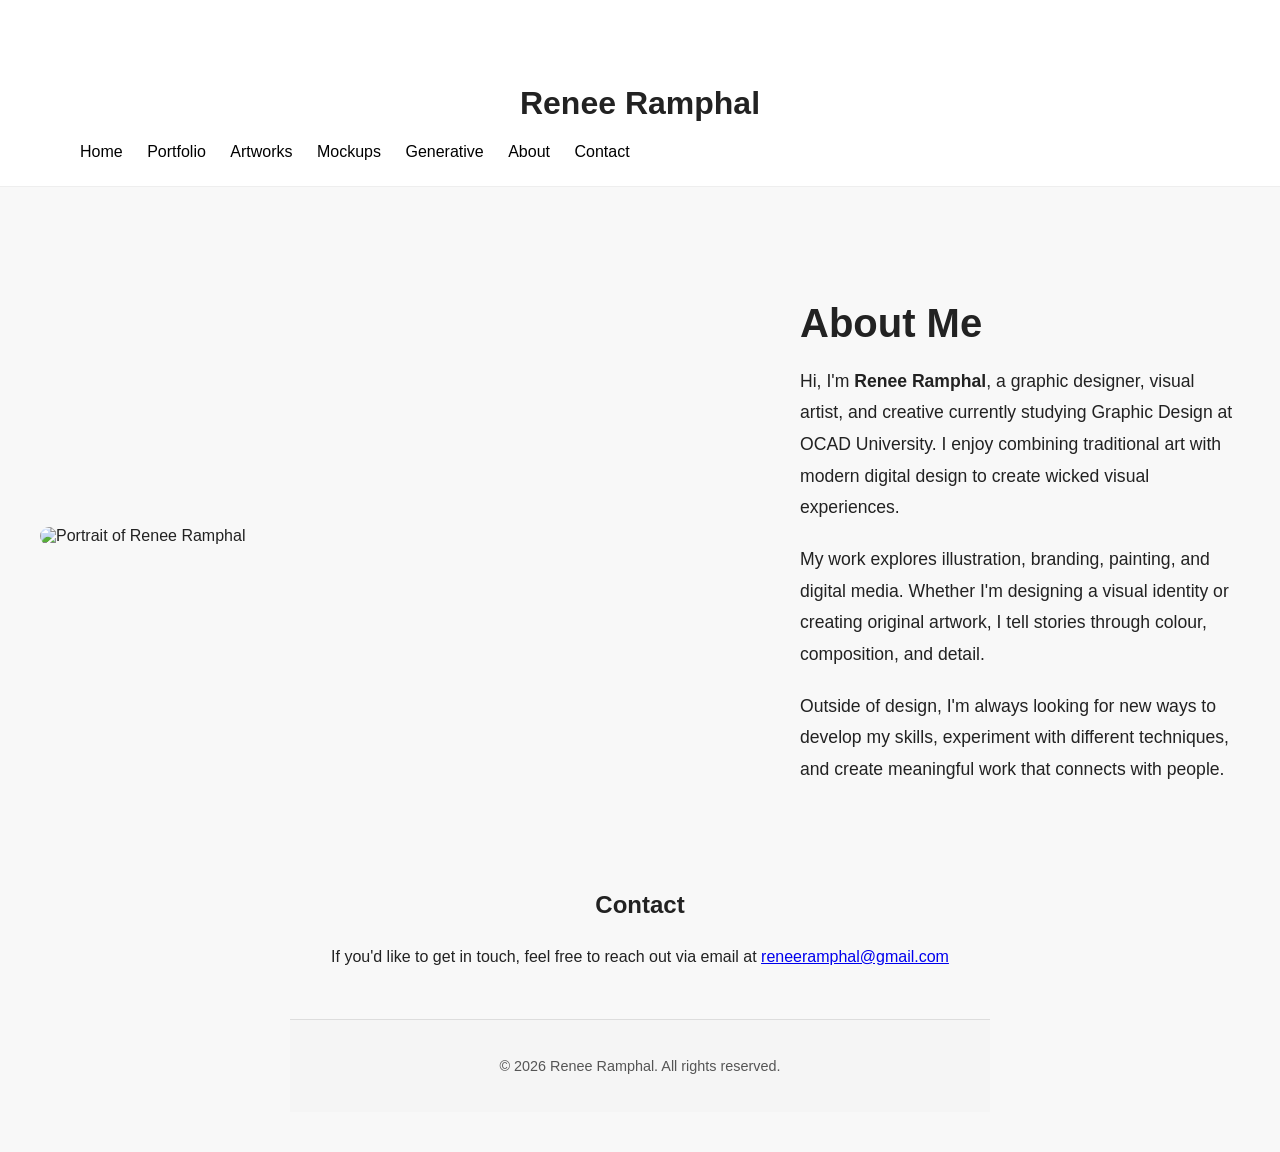
==== about.html @ 3d09b93d "Add files via upload" ====
<!DOCTYPE html>
<html lang="en">
<head>
    <meta charset="UTF-8">
    <meta name="viewport" content="width=device-width, initial-scale=1.0">
    <title>About | Renee Ramphal</title>
    <link rel="stylesheet" href="css/style.css">
</head>

<body>

<header>
    <h1>Renee Ramphal</h1>

    <nav>
        <a href="index.html">Home</a>
        <a href="portfolio.html">Portfolio</a>
        <a href="artworks.html">Artworks</a>
        <a href="mockups.html">Mockups</a>
        <a href="generative.html">Generative</a>
        <a href="about.html">About</a>
        <a href="contact.html">Contact</a>
    </nav>
</header>

<main>

<section class="about">

    <div class="about-image">
        <img src="images/final.jpg" alt="Portrait of Renee Ramphal">
    </div>

    <div class="about-text">
        <h2>About Me</h2>

        <p>
            Hi, I'm <strong>Renee Ramphal</strong>, a graphic designer, visual artist,
            and creative currently studying Graphic Design at OCAD University.
            I enjoy combining traditional art with modern digital design to create
            wicked visual experiences.
        </p>

        <p>
            My work explores illustration, branding, painting, and digital media.
            Whether I'm designing a visual identity or creating original artwork,
            I tell stories through colour, composition, and detail.
        </p>

        <p>
            Outside of design, I'm always looking for new ways to develop my skills,
            experiment with different techniques, and create meaningful work that
            connects with people.
        </p>

    </div>

</section>

    <div class="text">
        <h2>Contact</h2>
        <p>
            If you'd like to get in touch, feel free to reach out via email at
            <a href="mailto:reneeramphal@gmail.com">reneeramphal@gmail.com</a>
<footer>
    <p>&copy; 2026 Renee Ramphal. All rights reserved.</p>
</footer>

</main>

</body>
</html>
---- css/style.css ----
body{
    margin:0;
    font-family:Arial, sans-serif;
    background:#f8f8f8;
    color:#222;
}

header{
    position:sticky;
    top:0;
    background:white;
    z-index:1000;
    padding:25px 60px;
    border-bottom:1px solid #eee;
}

nav a{
    text-decoration:none;
    color:black;
    margin-left:20px;
}

.hero{
    text-align:center;
    padding:120px 20px;
}

.hero h2{
    font-size:3rem;
}

.hero p{
    font-size:1.2rem;
}

.large{
    transform:scale(1.2);
    transition:.3s;
}

.card img{
    display: block;
    margin: 0 auto;
}

.gallery{

display:grid;

grid-template-columns:
repeat(auto-fit,minmax(320px,1fr));

gap:40px;

padding:80px;
}

.card img{

width:100%;

display:block;

transition:.4s;
}

.card:hover img{

transform:scale(1.04);

}

.contact {
    max-width: 700px;
    margin: 80px auto;
    padding: 20px;
    text-align: center;
}

.contact h2 {
    font-size: 2.5rem;
    margin-bottom: 20px;
}

.contact p {
    margin-bottom: 30px;
    line-height: 1.6;
}

.contact-info {
    margin-bottom: 40px;
}

form {
    display: flex;
    flex-direction: column;
    gap: 20px;
}

label {
    text-align: left;
    font-weight: bold;
}

input,
textarea {
    padding: 15px;
    border: 1px solid #ccc;
    font-size: 1rem;
    border-radius: 6px;
}

button {
    padding: 15px;
    border: none;
    background: black;
    color: white;
    cursor: pointer;
    font-size: 1rem;
    transition: 0.3s;
}

button:hover {
    background: #555;
}

.gallery {
    display: grid;
    grid-template-columns: repeat(3, 1fr);
    gap: 40px;
    max-width: 1500px;
    margin: 80px auto;
    padding: 0 40px;
}

.card img {
    width: 100%;
    height: auto;
    display: block;
}

.about{
    max-width:1200px;
    margin:80px auto;
    padding:0 40px;

    display:grid;
    grid-template-columns:700px 1fr;
    gap:60px;
    align-items:center;
}

.about-image img{
    width:100%;
    border-radius:10px;
    display:block;
}

.about-text h2{
    font-size:2.5rem;
    margin-bottom:20px;
}

.about-text p{
    font-size:1.1rem;
    line-height:1.8;
    margin-bottom:20px;
}

@media(max-width:768px){

.about{
    grid-template-columns:1fr;
    text-align:center;
}

.about-image{
    max-width:300px;
    margin:auto;
}

}

.lightbox{
    display:none;
    position:fixed;
    top:0;
    left:0;
    width:100%;
    height:100%;
    background:rgba(0,0,0,.9);
    justify-content:center;
    align-items:center;
    z-index:1000;
}

.lightbox img{
    max-width:90%;
    max-height:90%;
    border-radius:8px;
}

.close{
    position:absolute;
    top:25px;
    right:40px;
    color:white;
    font-size:45px;
    cursor:pointer;
    font-family:Arial, sans-serif;
}

.gallery img{
    cursor:pointer;
    transition:transform .3s ease;
}

.gallery img:hover{
    transform:scale(1.03);
}

h1 {
    text-align: center;
    margin-top: 60px;
}

body > p {
    text-align: center;
    max-width: 700px;
    margin: 20px auto 50px;
    line-height: 1.7;
}

.text {
    max-width: 700px;
    margin: 40px auto;
    text-align: center;
    line-height: 1.6;
}

.footer {
    max-width: 700px;
    margin: 40px auto;
    text-align: center;
    line-height: 1.6;
}

.hero-image {
    display: flex;
    justify-content: center;
    margin: 40px auto;
}

.hero-image img {
    width: 95vw;
    max-width: 1400px;
    height: auto;
    display: block;
}

.canvas-container {
    display: flex;
    justify-content: center;
    align-items: flex-start;
    gap: 30px;
    margin: 40px auto;
}

canvas {
    border: 2px solid #ccc;
    width: 1000px;
    height: 700px;
}
footer {
    text-align: center;
    padding: 20px;
    margin-top: 50px;
    background-color: #f5f5f5;
    color: #555;
    font-size: 0.9rem;
    border-top: 1px solid #ddd;
}
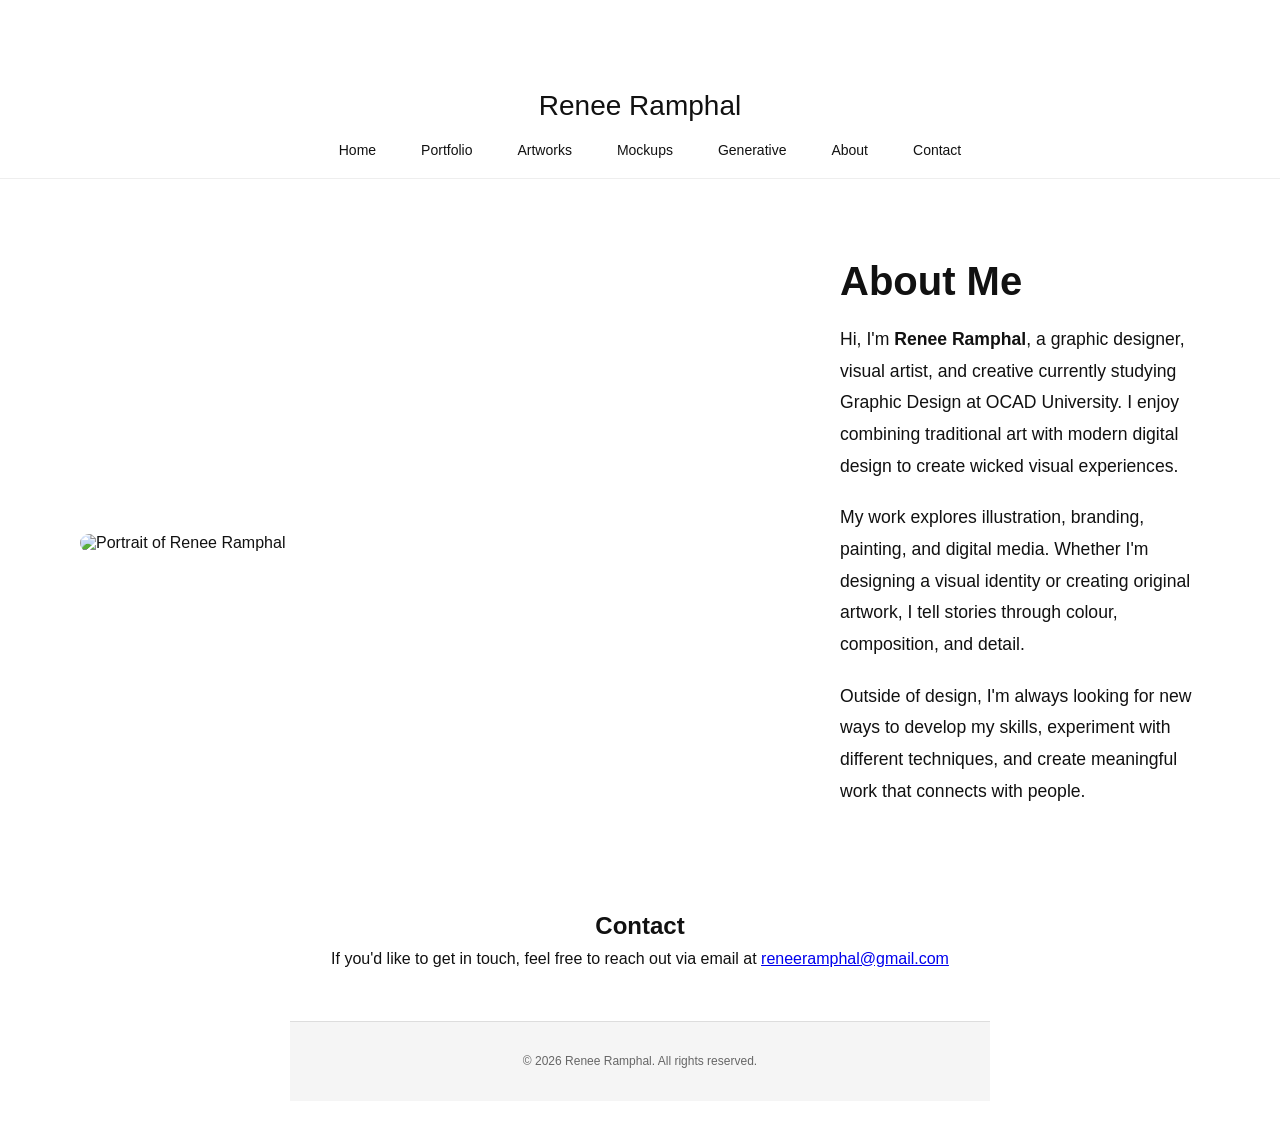
==== commit eb681259: "Add files via upload" ====
--- a/about.html
+++ b/about.html
@@ -15,7 +15,7 @@
     <nav>
         <a href="index.html">Home</a>
         <a href="portfolio.html">Portfolio</a>
-        <a href="artworks.html">Artworks</a>
+        <a href="artwork.html">Artworks</a>
         <a href="mockups.html">Mockups</a>
         <a href="generative.html">Generative</a>
         <a href="about.html">About</a>
@@ -28,7 +28,7 @@
 <section class="about">
 
     <div class="about-image">
-        <img src="images/final.jpg" alt="Portrait of Renee Ramphal">
+        <img src="https://res.cloudinary.com/igc7mcmc/image/upload/v1788726464/IMG_9919-2_zryvgq.jpg" alt="Portrait of Renee Ramphal">
     </div>
 
     <div class="about-text">
--- a/css/style.css
+++ b/css/style.css
@@ -279,4 +279,133 @@
     color: #555;
     font-size: 0.9rem;
     border-top: 1px solid #ddd;
+}
+
+/* Reset */
+* {
+    margin: 0;
+    padding: 0;
+    box-sizing: border-box;
+}
+
+body {
+    font-family: Arial, Helvetica, sans-serif;
+    background: #ffffff;
+    color: #111111;
+    min-height: 100vh;
+}
+
+/* Header */
+header {
+    width: 100%;
+    text-align: center;
+    padding: 30px 20px 20px;
+}
+
+header h1 {
+    font-size: 28px;
+    font-weight: 400;
+    margin-bottom: 20px;
+}
+
+/* Navigation */
+nav {
+    display: flex;
+    justify-content: center;
+    align-items: center;
+    gap: 25px;
+    flex-wrap: wrap;
+}
+
+nav a {
+    text-decoration: none;
+    color: #111111;
+    font-size: 14px;
+    font-weight: 400;
+}
+
+nav a:hover {
+    opacity: 0.5;
+}
+
+/* Hero section */
+.hero {
+    max-width: 650px;
+    margin: 80px auto 40px;
+    padding: 0 20px;
+    text-align: center;
+}
+
+.hero h2 {
+    font-size: 32px;
+    font-weight: 400;
+    margin-bottom: 15px;
+}
+
+.hero p {
+    font-size: 15px;
+    line-height: 1.7;
+    max-width: 550px;
+    margin: 0 auto;
+}
+
+/* Hero image */
+.hero-image {
+    width: 100%;
+    display: flex;
+    justify-content: center;
+    align-items: center;
+    margin: 40px auto 80px;
+    padding: 0 20px;
+}
+
+.hero-image img {
+    display: block;
+    width: 750px;
+    max-width: 120%;
+    height: auto;
+}
+
+/* Footer */
+footer {
+    text-align: center;
+    padding: 30px 20px;
+    font-size: 12px;
+    color: #666666;
+}
+
+/* Mobile */
+@media (max-width: 600px) {
+
+    header {
+        padding-top: 25px;
+    }
+
+    header h1 {
+        font-size: 24px;
+    }
+
+    nav {
+        gap: 15px;
+    }
+
+    nav a {
+        font-size: 13px;
+    }
+
+    .hero {
+        margin-top: 60px;
+    }
+
+    .hero h2 {
+        font-size: 26px;
+    }
+
+    .hero p {
+        font-size: 14px;
+    }
+
+    .hero-image img {
+        width: 220px;
+    }
 }
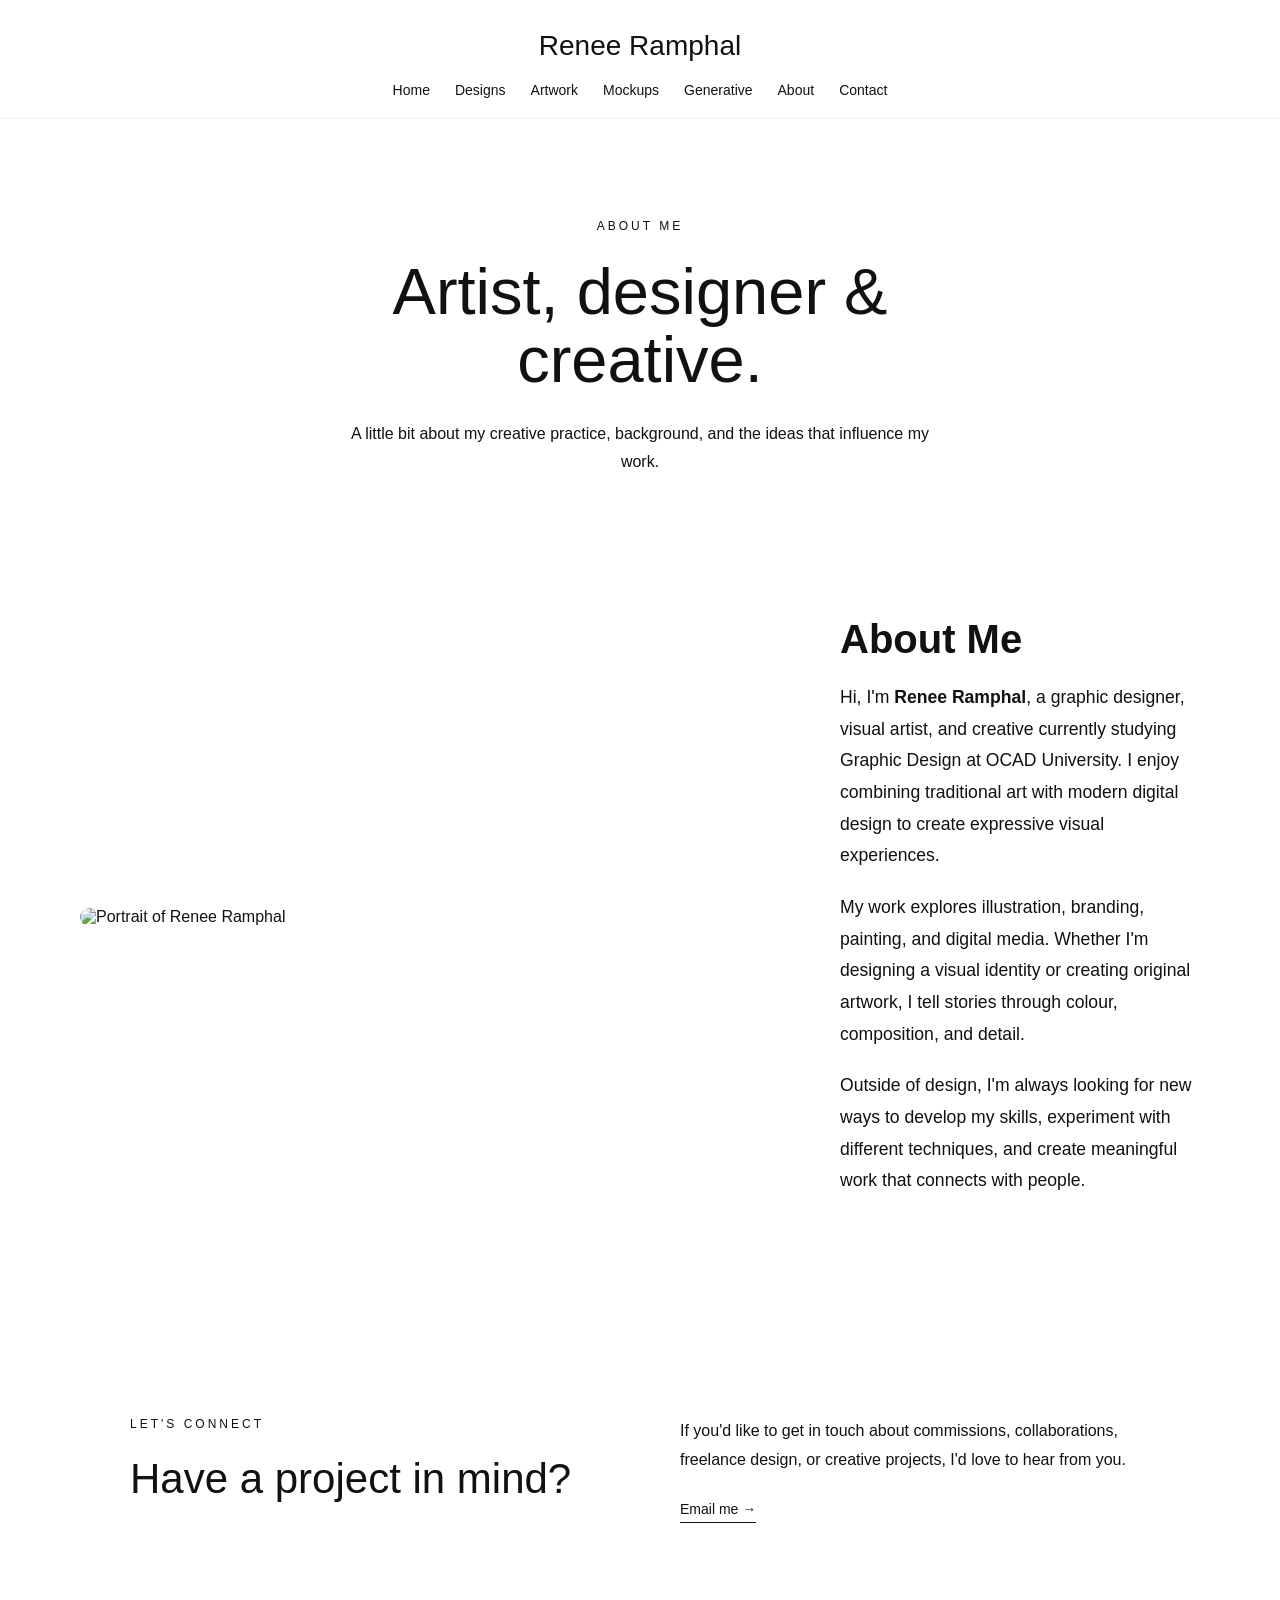
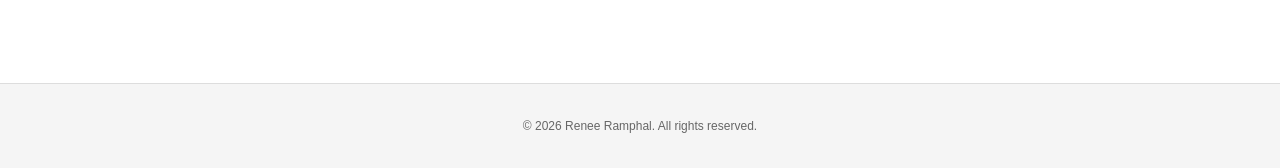
==== commit 42d93f6b: "Update about.html" ====
--- a/about.html
+++ b/about.html
@@ -1,9 +1,12 @@
 <!DOCTYPE html>
 <html lang="en">
+
 <head>
     <meta charset="UTF-8">
     <meta name="viewport" content="width=device-width, initial-scale=1.0">
+
     <title>About | Renee Ramphal</title>
+
     <link rel="stylesheet" href="css/style.css">
 </head>
 
@@ -13,9 +16,9 @@
     <h1>Renee Ramphal</h1>
 
     <nav>
-        <a href="index.html">Home</a>
-        <a href="portfolio.html">Portfolio</a>
-        <a href="artwork.html">Artworks</a>
+        <a href="p1.html">Home</a>
+        <a href="portfolio.html">Designs</a>
+        <a href="artworks.html">Artwork</a>
         <a href="mockups.html">Mockups</a>
         <a href="generative.html">Generative</a>
         <a href="about.html">About</a>
@@ -23,50 +26,96 @@
     </nav>
 </header>
 
+
 <main>
 
-<section class="about">
+    <section class="page-intro">
 
-    <div class="about-image">
-        <img src="https://res.cloudinary.com/igc7mcmc/image/upload/v1788726464/IMG_9919-2_zryvgq.jpg" alt="Portrait of Renee Ramphal">
-    </div>
+        <p class="eyebrow">ABOUT ME</p>
 
-    <div class="about-text">
-        <h2>About Me</h2>
+        <h2>Artist, designer & creative.</h2>
 
         <p>
-            Hi, I'm <strong>Renee Ramphal</strong>, a graphic designer, visual artist,
-            and creative currently studying Graphic Design at OCAD University.
-            I enjoy combining traditional art with modern digital design to create
-            wicked visual experiences.
+            A little bit about my creative practice, background,
+            and the ideas that influence my work.
         </p>
 
-        <p>
-            My work explores illustration, branding, painting, and digital media.
-            Whether I'm designing a visual identity or creating original artwork,
-            I tell stories through colour, composition, and detail.
-        </p>
+    </section>
 
-        <p>
-            Outside of design, I'm always looking for new ways to develop my skills,
-            experiment with different techniques, and create meaningful work that
-            connects with people.
-        </p>
 
-    </div>
+    <section class="about">
 
-</section>
+        <div class="about-image">
 
-    <div class="text">
-        <h2>Contact</h2>
-        <p>
-            If you'd like to get in touch, feel free to reach out via email at
-            <a href="mailto:reneeramphal@gmail.com">reneeramphal@gmail.com</a>
+            <img
+                src="https://res.cloudinary.com/igc7mcmc/image/upload/v1788726464/IMG_9919-2_zryvgq.jpg"
+                alt="Portrait of Renee Ramphal">
+
+        </div>
+
+
+        <div class="about-text">
+
+            <h2>About Me</h2>
+
+            <p>
+                Hi, I'm <strong>Renee Ramphal</strong>, a graphic designer,
+                visual artist, and creative currently studying Graphic Design
+                at OCAD University. I enjoy combining traditional art with
+                modern digital design to create expressive visual experiences.
+            </p>
+
+            <p>
+                My work explores illustration, branding, painting, and digital
+                media. Whether I'm designing a visual identity or creating
+                original artwork, I tell stories through colour, composition,
+                and detail.
+            </p>
+
+            <p>
+                Outside of design, I'm always looking for new ways to develop
+                my skills, experiment with different techniques, and create
+                meaningful work that connects with people.
+            </p>
+
+        </div>
+
+    </section>
+
+
+    <section class="home-about">
+
+        <div>
+            <p class="eyebrow">LET'S CONNECT</p>
+
+            <h2>Have a project in mind?</h2>
+        </div>
+
+        <div>
+
+            <p>
+                If you'd like to get in touch about commissions,
+                collaborations, freelance design, or creative projects,
+                I'd love to hear from you.
+            </p>
+
+            <a
+                href="mailto:naytaashasart@gmail.com"
+                class="text-link">
+                Email me →
+            </a>
+
+        </div>
+
+    </section>
+
+</main>
+
+
 <footer>
     <p>&copy; 2026 Renee Ramphal. All rights reserved.</p>
 </footer>
 
-</main>
 
 </body>
-</html>+</html>
--- a/css/style.css
+++ b/css/style.css
@@ -1,128 +1,121 @@
-body{
-    margin:0;
-    font-family:Arial, sans-serif;
-    background:#f8f8f8;
-    color:#222;
-}
-
-header{
-    position:sticky;
-    top:0;
-    background:white;
-    z-index:1000;
-    padding:25px 60px;
-    border-bottom:1px solid #eee;
-}
-
-nav a{
-    text-decoration:none;
-    color:black;
-    margin-left:20px;
-}
-
-.hero{
-    text-align:center;
-    padding:120px 20px;
-}
-
-.hero h2{
-    font-size:3rem;
-}
-
-.hero p{
-    font-size:1.2rem;
-}
-
-.large{
-    transform:scale(1.2);
-    transition:.3s;
-}
-
-.card img{
+
+
+/* ========================================
+   RESET
+======================================== */
+
+* {
+    margin: 0;
+    padding: 0;
+    box-sizing: border-box;
+}
+
+
+/* ========================================
+   BODY
+======================================== */
+
+body {
+    font-family: Arial, Helvetica, sans-serif;
+    background: #ffffff;
+    color: #111111;
+    min-height: 100vh;
+}
+
+
+/* ========================================
+   HEADER
+======================================== */
+
+header {
+    width: 100%;
+    text-align: center;
+    padding: 30px 20px 20px;
+    background: #ffffff;
+    border-bottom: 1px solid #eee;
+}
+
+header h1 {
+    font-size: 28px;
+    font-weight: 400;
+    margin-bottom: 20px;
+}
+
+
+/* ========================================
+   NAVIGATION
+======================================== */
+
+nav {
+    display: flex;
+    justify-content: center;
+    align-items: center;
+    gap: 25px;
+    flex-wrap: wrap;
+}
+
+nav a {
+    text-decoration: none;
+    color: #111111;
+    font-size: 14px;
+    font-weight: 400;
+    transition: opacity 0.3s ease;
+}
+
+nav a:hover {
+    opacity: 0.5;
+}
+
+
+/* ========================================
+   HERO
+======================================== */
+
+.hero {
+    max-width: 650px;
+    margin: 80px auto 40px;
+    padding: 0 20px;
+    text-align: center;
+}
+
+.hero h2 {
+    font-size: 32px;
+    font-weight: 400;
+    margin-bottom: 15px;
+}
+
+.hero p {
+    font-size: 15px;
+    line-height: 1.7;
+    max-width: 550px;
+    margin: 0 auto;
+}
+
+
+/* ========================================
+   HERO IMAGE / HOME PAGE
+======================================== */
+
+.hero-image {
+    width: 100%;
+    display: flex;
+    justify-content: center;
+    align-items: center;
+    margin: 40px auto 80px;
+    padding: 0 20px;
+}
+
+.hero-image img {
     display: block;
-    margin: 0 auto;
-}
-
-.gallery{
-
-display:grid;
-
-grid-template-columns:
-repeat(auto-fit,minmax(320px,1fr));
-
-gap:40px;
-
-padding:80px;
-}
-
-.card img{
-
-width:100%;
-
-display:block;
-
-transition:.4s;
-}
-
-.card:hover img{
-
-transform:scale(1.04);
-
-}
-
-.contact {
-    max-width: 700px;
-    margin: 80px auto;
-    padding: 20px;
-    text-align: center;
-}
-
-.contact h2 {
-    font-size: 2.5rem;
-    margin-bottom: 20px;
-}
-
-.contact p {
-    margin-bottom: 30px;
-    line-height: 1.6;
-}
-
-.contact-info {
-    margin-bottom: 40px;
-}
-
-form {
-    display: flex;
-    flex-direction: column;
-    gap: 20px;
-}
-
-label {
-    text-align: left;
-    font-weight: bold;
-}
-
-input,
-textarea {
-    padding: 15px;
-    border: 1px solid #ccc;
-    font-size: 1rem;
-    border-radius: 6px;
-}
-
-button {
-    padding: 15px;
-    border: none;
-    background: black;
-    color: white;
-    cursor: pointer;
-    font-size: 1rem;
-    transition: 0.3s;
-}
-
-button:hover {
-    background: #555;
-}
+    width: 750px;
+    max-width: 100%;
+    height: auto;
+}
+
+
+/* ========================================
+   GALLERY
+======================================== */
 
 .gallery {
     display: grid;
@@ -135,93 +128,201 @@
 
 .card img {
     width: 100%;
+    display: block;
+    transition: transform 0.4s ease;
+}
+
+.card:hover img {
+    transform: scale(1.04);
+}
+
+.gallery img {
+    cursor: pointer;
+    transition: transform 0.3s ease;
+}
+
+.gallery img:hover {
+    transform: scale(1.03);
+}
+
+
+/* ========================================
+   ABOUT PAGE
+======================================== */
+
+.about {
+    max-width: 1200px;
+    margin: 80px auto;
+    padding: 0 40px;
+
+    display: grid;
+    grid-template-columns: 700px 1fr;
+    gap: 60px;
+    align-items: center;
+}
+
+.about-image img {
+    width: 100%;
+    border-radius: 10px;
+    display: block;
+}
+
+.about-text h2 {
+    font-size: 2.5rem;
+    margin-bottom: 20px;
+}
+
+.about-text p {
+    font-size: 1.1rem;
+    line-height: 1.8;
+    margin-bottom: 20px;
+}
+
+
+/* ========================================
+   CONTACT PAGE
+======================================== */
+
+.contact {
+    max-width: 700px;
+    margin: 80px auto;
+    padding: 20px;
+    text-align: center;
+}
+
+.contact h2 {
+    font-size: 2.5rem;
+    margin-bottom: 20px;
+}
+
+.contact p {
+    margin-bottom: 30px;
+    line-height: 1.6;
+}
+
+.contact-info {
+    margin-bottom: 40px;
+}
+
+
+/* ========================================
+   CONTACT FORM
+======================================== */
+
+form {
+    display: flex;
+    flex-direction: column;
+    gap: 20px;
+}
+
+label {
+    text-align: left;
+    font-weight: bold;
+}
+
+input,
+textarea {
+    padding: 15px;
+    border: 1px solid #ccc;
+    font-size: 1rem;
+    border-radius: 6px;
+    font-family: Arial, Helvetica, sans-serif;
+}
+
+textarea {
+    min-height: 150px;
+    resize: vertical;
+}
+
+button {
+    padding: 15px;
+    border: none;
+    background: #000000;
+    color: #ffffff;
+    cursor: pointer;
+    font-size: 1rem;
+    transition: background 0.3s ease;
+}
+
+button:hover {
+    background: #555555;
+}
+
+
+/* ========================================
+   GENERATIVE ART
+======================================== */
+
+.generative-container {
+    display: flex;
+    flex-direction: column;
+    align-items: center;
+    gap: 40px;
+
+    width: 100%;
+    max-width: 900px;
+
+    margin: 60px auto;
+    padding: 0 20px;
+}
+
+.generative-container canvas {
+    display: block;
+
+    width: 700px;
+    max-width: 100%;
     height: auto;
-    display: block;
-}
-
-.about{
-    max-width:1200px;
-    margin:80px auto;
-    padding:0 40px;
-
-    display:grid;
-    grid-template-columns:700px 1fr;
-    gap:60px;
-    align-items:center;
-}
-
-.about-image img{
-    width:100%;
-    border-radius:10px;
-    display:block;
-}
-
-.about-text h2{
-    font-size:2.5rem;
-    margin-bottom:20px;
-}
-
-.about-text p{
-    font-size:1.1rem;
-    line-height:1.8;
-    margin-bottom:20px;
-}
-
-@media(max-width:768px){
-
-.about{
-    grid-template-columns:1fr;
-    text-align:center;
-}
-
-.about-image{
-    max-width:300px;
-    margin:auto;
-}
-
-}
-
-.lightbox{
-    display:none;
-    position:fixed;
-    top:0;
-    left:0;
-    width:100%;
-    height:100%;
-    background:rgba(0,0,0,.9);
-    justify-content:center;
-    align-items:center;
-    z-index:1000;
-}
-
-.lightbox img{
-    max-width:90%;
-    max-height:90%;
-    border-radius:8px;
-}
-
-.close{
-    position:absolute;
-    top:25px;
-    right:40px;
-    color:white;
-    font-size:45px;
-    cursor:pointer;
-    font-family:Arial, sans-serif;
-}
-
-.gallery img{
-    cursor:pointer;
-    transition:transform .3s ease;
-}
-
-.gallery img:hover{
-    transform:scale(1.03);
-}
+
+    border: 2px solid #ccc;
+}
+
+
+/* ========================================
+   LIGHTBOX
+======================================== */
+
+.lightbox {
+    display: none;
+    position: fixed;
+    top: 0;
+    left: 0;
+
+    width: 100%;
+    height: 100%;
+
+    background: rgba(0, 0, 0, 0.9);
+
+    justify-content: center;
+    align-items: center;
+
+    z-index: 1000;
+}
+
+.lightbox img {
+    max-width: 90%;
+    max-height: 90%;
+    border-radius: 8px;
+}
+
+.close {
+    position: absolute;
+    top: 25px;
+    right: 40px;
+
+    color: white;
+    font-size: 45px;
+    cursor: pointer;
+
+    font-family: Arial, Helvetica, sans-serif;
+}
+
+
+/* ========================================
+   GENERAL TEXT
+======================================== */
 
 h1 {
     text-align: center;
-    margin-top: 60px;
 }
 
 body > p {
@@ -238,55 +339,133 @@
     line-height: 1.6;
 }
 
-.footer {
-    max-width: 700px;
-    margin: 40px auto;
-    text-align: center;
-    line-height: 1.6;
-}
-
-.hero-image {
-    display: flex;
-    justify-content: center;
-    margin: 40px auto;
-}
-
-.hero-image img {
-    width: 95vw;
-    max-width: 1400px;
-    height: auto;
-    display: block;
-}
-
-.canvas-container {
-    display: flex;
-    justify-content: center;
-    align-items: flex-start;
-    gap: 30px;
-    margin: 40px auto;
-}
-
-canvas {
-    border: 2px solid #ccc;
-    width: 1000px;
-    height: 700px;
-}
+
+/* ========================================
+   FOOTER
+======================================== */
+
 footer {
     text-align: center;
-    padding: 20px;
+    padding: 30px 20px;
     margin-top: 50px;
-    background-color: #f5f5f5;
-    color: #555;
-    font-size: 0.9rem;
+
+    font-size: 12px;
+    color: #666666;
+
+    background: #f5f5f5;
     border-top: 1px solid #ddd;
 }
 
-/* Reset */
+
+/* ========================================
+   MOBILE
+======================================== */
+
+@media (max-width: 768px) {
+
+    /* About */
+
+    .about {
+        grid-template-columns: 1fr;
+        text-align: center;
+        padding: 0 20px;
+    }
+
+    .about-image {
+        max-width: 300px;
+        margin: auto;
+    }
+
+    /* Gallery */
+
+    .gallery {
+        grid-template-columns: 1fr;
+        gap: 30px;
+        padding: 0 20px;
+    }
+
+    /* Generative Art */
+
+    .generative-container {
+        gap: 25px;
+        padding: 0 15px;
+    }
+
+    .generative-container canvas {
+        width: 100%;
+    }
+}
+
+
+@media (max-width: 600px) {
+
+    /* Header */
+
+    header {
+        padding-top: 25px;
+    }
+
+    header h1 {
+        font-size: 24px;
+    }
+
+    /* Navigation */
+
+    nav {
+        gap: 15px;
+    }
+
+    nav a {
+        font-size: 13px;
+    }
+
+    /* Hero */
+
+    .hero {
+        margin-top: 60px;
+    }
+
+    .hero h2 {
+        font-size: 26px;
+    }
+
+    .hero p {
+        font-size: 14px;
+    }
+
+    /* Hero Image */
+
+    .hero-image img {
+        width: 100%;
+        max-width: 500px;
+    }
+
+    /* About */
+
+    .about-text h2 {
+        font-size: 2rem;
+    }
+
+    .about-text p {
+        font-size: 1rem;
+    }
+}
+
+
+/* ========================================
+   RESET
+======================================== */
+
 * {
     margin: 0;
     padding: 0;
     box-sizing: border-box;
 }
+
+
+/* ========================================
+   BODY
+======================================== */
 
 body {
     font-family: Arial, Helvetica, sans-serif;
@@ -295,11 +474,17 @@
     min-height: 100vh;
 }
 
-/* Header */
+
+/* ========================================
+   HEADER
+======================================== */
+
 header {
     width: 100%;
     text-align: center;
     padding: 30px 20px 20px;
+    background: #ffffff;
+    border-bottom: 1px solid #eeeeee;
 }
 
 header h1 {
@@ -308,7 +493,11 @@
     margin-bottom: 20px;
 }
 
-/* Navigation */
+
+/* ========================================
+   NAVIGATION
+======================================== */
+
 nav {
     display: flex;
     justify-content: center;
@@ -318,67 +507,216 @@
 }
 
 nav a {
+    color: #111111;
     text-decoration: none;
-    color: #111111;
     font-size: 14px;
     font-weight: 400;
+    transition: opacity 0.3s ease;
 }
 
 nav a:hover {
     opacity: 0.5;
 }
 
-/* Hero section */
+
+/* ========================================
+   HERO / INTRO
+======================================== */
+
 .hero {
-    max-width: 650px;
-    margin: 80px auto 40px;
-    padding: 0 20px;
-    text-align: center;
-}
+    max-width: 850px;
+    margin: 0 auto;
+    padding: 120px 20px 100px;
+    text-align: center;
+}
+
+.hero-text {
+    width: 100%;
+}
+
+
+/* Small title above main heading */
+
+.eyebrow {
+    font-size: 12px;
+    letter-spacing: 3px;
+    font-weight: 400;
+    margin-bottom: 25px;
+}
+
+
+/* Main heading */
 
 .hero h2 {
-    font-size: 32px;
+    font-size: clamp(48px, 7vw, 82px);
+    line-height: 1;
     font-weight: 400;
-    margin-bottom: 15px;
-}
-
-.hero p {
-    font-size: 15px;
-    line-height: 1.7;
-    max-width: 550px;
+    margin-bottom: 30px;
+}
+
+
+/* Description */
+
+.hero p:not(.eyebrow) {
+    max-width: 600px;
     margin: 0 auto;
-}
-
-/* Hero image */
-.hero-image {
-    width: 100%;
+    font-size: 17px;
+    line-height: 1.8;
+}
+
+
+/* ========================================
+   HERO BUTTONS
+======================================== */
+
+.hero-buttons {
     display: flex;
     justify-content: center;
-    align-items: center;
-    margin: 40px auto 80px;
-    padding: 0 20px;
+    gap: 15px;
+    margin-top: 40px;
+}
+
+.button {
+    display: inline-block;
+    padding: 14px 28px;
+    border: 1px solid #111111;
+    color: #111111;
+    text-decoration: none;
+    font-size: 14px;
+    transition: all 0.3s ease;
+}
+
+.button:hover {
+    background: #111111;
+    color: #ffffff;
+}
+
+.button.secondary {
+    background: #ffffff;
+}
+
+.button.secondary:hover {
+    background: #111111;
+    color: #ffffff;
+}
+
+
+/* ========================================
+   FEATURED ARTWORK
+======================================== */
+
+.featured-art {
+    max-width: 1200px;
+    margin: 0 auto;
+    padding: 80px 40px 120px;
+}
+
+
+/* Section heading */
+
+.section-heading {
+    text-align: center;
+    margin-bottom: 45px;
+}
+
+.section-heading h2 {
+    font-size: 36px;
+    font-weight: 400;
+    margin-top: 10px;
+}
+
+
+/* Featured image */
+
+.hero-image {
+    width: 100%;
+    display: flex;
+    justify-content: center;
 }
 
 .hero-image img {
     display: block;
     width: 750px;
-    max-width: 120%;
+    max-width: 100%;
     height: auto;
 }
 
-/* Footer */
+
+/* ========================================
+   ABOUT / MY PRACTICE
+======================================== */
+
+.home-about {
+    max-width: 1100px;
+    margin: 0 auto;
+    padding: 120px 40px;
+
+    display: grid;
+    grid-template-columns: 1fr 1fr;
+    gap: 80px;
+    align-items: start;
+}
+
+.home-about h2 {
+    font-size: 42px;
+    line-height: 1.1;
+    font-weight: 400;
+    margin-top: 10px;
+}
+
+.home-about > div:last-child p {
+    font-size: 16px;
+    line-height: 1.8;
+    margin-bottom: 25px;
+    max-width: 500px;
+}
+
+
+/* About link */
+
+.text-link {
+    display: inline-block;
+    color: #111111;
+    text-decoration: none;
+    border-bottom: 1px solid #111111;
+    padding-bottom: 5px;
+    font-size: 14px;
+    transition: opacity 0.3s ease;
+}
+
+.text-link:hover {
+    opacity: 0.5;
+}
+
+
+/* ========================================
+   FOOTER
+======================================== */
+
 footer {
     text-align: center;
-    padding: 30px 20px;
+    padding: 35px 20px;
+    margin-top: 40px;
+    background: #f5f5f5;
+    border-top: 1px solid #dddddd;
+}
+
+footer p {
     font-size: 12px;
     color: #666666;
 }
 
-/* Mobile */
-@media (max-width: 600px) {
+
+/* ========================================
+   MOBILE
+======================================== */
+
+@media (max-width: 768px) {
+
+    /* Header */
 
     header {
-        padding-top: 25px;
+        padding: 25px 15px 20px;
     }
 
     header h1 {
@@ -393,19 +731,215 @@
         font-size: 13px;
     }
 
+
+    /* Hero */
+
     .hero {
-        margin-top: 60px;
+        padding: 80px 20px 70px;
     }
 
     .hero h2 {
-        font-size: 26px;
-    }
-
-    .hero p {
-        font-size: 14px;
+        font-size: 48px;
+    }
+
+    .hero p:not(.eyebrow) {
+        font-size: 15px;
+    }
+
+
+    /* Buttons */
+
+    .hero-buttons {
+        flex-direction: column;
+        align-items: center;
+    }
+
+    .button {
+        width: 200px;
+        text-align: center;
+    }
+
+
+    /* Featured artwork */
+
+    .featured-art {
+        padding: 60px 20px 80px;
+    }
+
+    .section-heading h2 {
+        font-size: 30px;
     }
 
     .hero-image img {
-        width: 220px;
-    }
-}+        width: 100%;
+    }
+
+
+    /* About */
+
+    .home-about {
+        grid-template-columns: 1fr;
+        gap: 40px;
+        padding: 80px 25px;
+    }
+
+    .home-about h2 {
+        font-size: 36px;
+    }
+}
+
+
+/* ========================================
+   SMALL PHONES
+======================================== */
+
+@media (max-width: 480px) {
+
+    .hero h2 {
+        font-size: 40px;
+    }
+
+    .hero {
+        padding-top: 65px;
+    }
+
+    .eyebrow {
+        font-size: 10px;
+        letter-spacing: 2px;
+    }
+
+    .home-about h2 {
+        font-size: 32px;
+    }
+}
+
+/* ========================================
+   PAGE INTRO
+======================================== */
+
+.page-intro {
+    max-width: 750px;
+    margin: 0 auto;
+    padding: 100px 20px 60px;
+    text-align: center;
+}
+
+.page-intro h2 {
+    font-size: clamp(40px, 6vw, 65px);
+    line-height: 1.05;
+    font-weight: 400;
+    margin-bottom: 25px;
+}
+
+.page-intro p:not(.eyebrow) {
+    max-width: 600px;
+    margin: 0 auto;
+    font-size: 16px;
+    line-height: 1.8;
+}
+
+
+/* ========================================
+   ARTWORK GALLERY
+======================================== */
+
+.gallery {
+    display: grid;
+    grid-template-columns: repeat(3, 1fr);
+    gap: 35px;
+
+    max-width: 1400px;
+    margin: 0 auto;
+    padding: 40px 40px 120px;
+}
+
+.card {
+    overflow: hidden;
+}
+
+.card img {
+    width: 100%;
+    height: auto;
+    display: block;
+
+    transition: transform 0.4s ease;
+}
+
+.card:hover img {
+    transform: scale(1.03);
+}
+
+
+/* ========================================
+   LIGHTBOX
+======================================== */
+
+.lightbox {
+    display: none;
+    position: fixed;
+
+    top: 0;
+    left: 0;
+
+    width: 100%;
+    height: 100%;
+
+    background: rgba(0, 0, 0, 0.9);
+
+    justify-content: center;
+    align-items: center;
+
+    z-index: 2000;
+}
+
+.lightbox img {
+    max-width: 90%;
+    max-height: 90%;
+    border-radius: 5px;
+}
+
+.close {
+    position: absolute;
+
+    top: 20px;
+    right: 35px;
+
+    color: white;
+    font-size: 45px;
+
+    cursor: pointer;
+}
+
+
+/* ========================================
+   MOBILE
+======================================== */
+
+@media (max-width: 900px) {
+
+    .gallery {
+        grid-template-columns: repeat(2, 1fr);
+        gap: 25px;
+        padding: 30px 25px 80px;
+    }
+
+}
+
+
+@media (max-width: 600px) {
+
+    .page-intro {
+        padding: 70px 20px 40px;
+    }
+
+    .page-intro h2 {
+        font-size: 38px;
+    }
+
+    .gallery {
+        grid-template-columns: 1fr;
+        gap: 25px;
+        padding: 20px 20px 70px;
+    }
+
+}
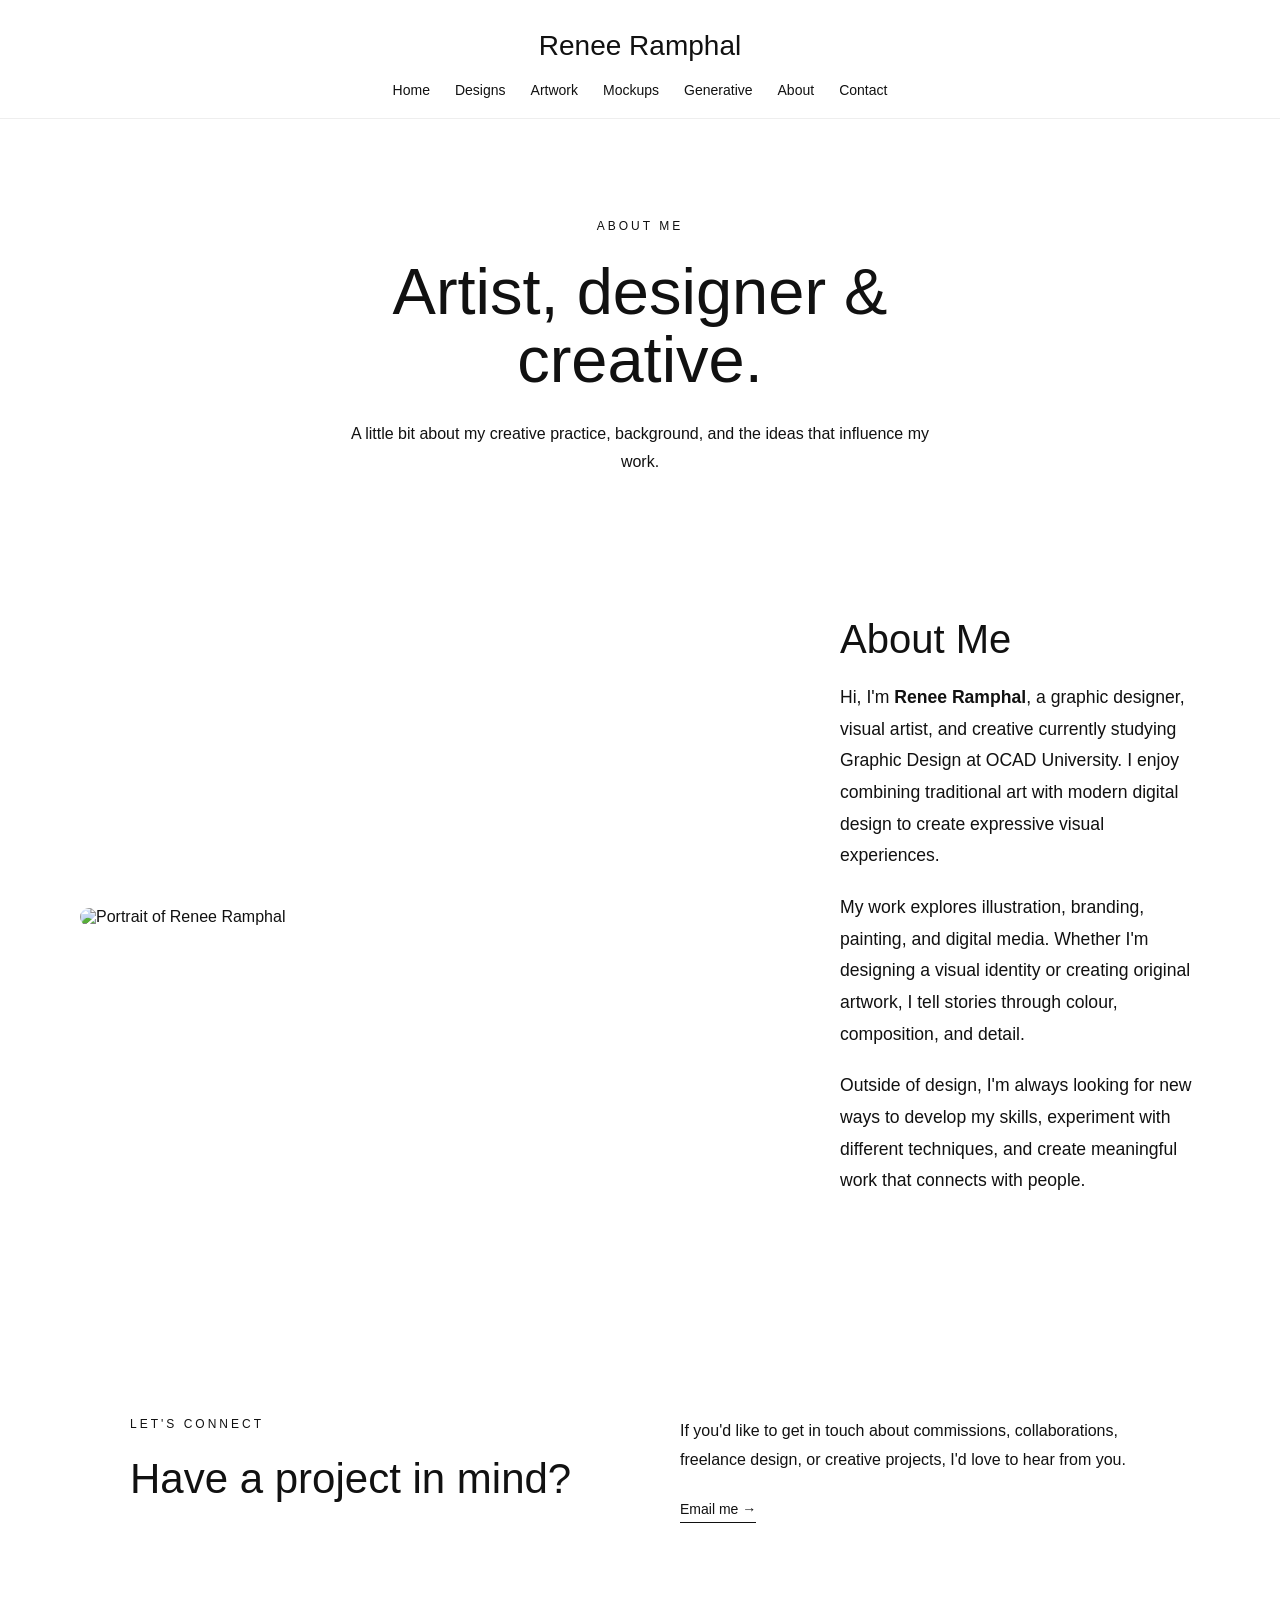
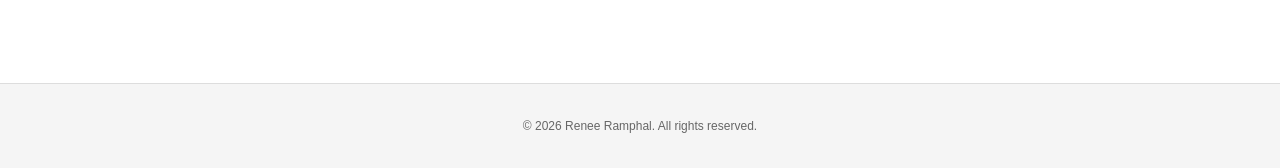
==== commit 5fd81246: "Update about.html" ====
--- a/about.html
+++ b/about.html
@@ -16,7 +16,7 @@
     <h1>Renee Ramphal</h1>
 
     <nav>
-        <a href="p1.html">Home</a>
+        <a href="index.html">Home</a>
         <a href="portfolio.html">Designs</a>
         <a href="artworks.html">Artwork</a>
         <a href="mockups.html">Mockups</a>
@@ -48,7 +48,7 @@
         <div class="about-image">
 
             <img
-                src="https://res.cloudinary.com/igc7mcmc/image/upload/v1788726464/IMG_9919-2_zryvgq.jpg"
+                src="https://res.cloudinary.com/igc7mcmc/image/upload/v1788752935/IMG_9919-3_waub4p.jpg"
                 alt="Portrait of Renee Ramphal">
 
         </div>
--- a/css/style.css
+++ b/css/style.css
@@ -1,8 +1,6 @@
-
-
-/* ========================================
+/* =========================================
    RESET
-======================================== */
+========================================= */
 
 * {
     margin: 0;
@@ -11,9 +9,9 @@
 }
 
 
-/* ========================================
+/* =========================================
    BODY
-======================================== */
+========================================= */
 
 body {
     font-family: Arial, Helvetica, sans-serif;
@@ -23,28 +21,28 @@
 }
 
 
-/* ========================================
+/* =========================================
    HEADER
-======================================== */
+========================================= */
 
 header {
     width: 100%;
-    text-align: center;
     padding: 30px 20px 20px;
+    text-align: center;
     background: #ffffff;
-    border-bottom: 1px solid #eee;
+    border-bottom: 1px solid #eeeeee;
 }
 
 header h1 {
+    margin-bottom: 20px;
     font-size: 28px;
     font-weight: 400;
-    margin-bottom: 20px;
-}
-
-
-/* ========================================
+}
+
+
+/* =========================================
    NAVIGATION
-======================================== */
+========================================= */
 
 nav {
     display: flex;
@@ -55,8 +53,8 @@
 }
 
 nav a {
+    color: #111111;
     text-decoration: none;
-    color: #111111;
     font-size: 14px;
     font-weight: 400;
     transition: opacity 0.3s ease;
@@ -67,42 +65,137 @@
 }
 
 
-/* ========================================
+/* =========================================
+   HOME PAGE
+========================================= */
+
+.home-page {
+    background: #cbbdf1;
+}
+
+.home-page header {
+    background: #cbbdf1;
+    border-bottom: 1px solid rgba(17, 17, 17, 0.2);
+}
+
+.home-page main {
+    background: #cbbdf1;
+}
+
+.home-page footer {
+    background: #cbbdf1;
+    border-top: 1px solid rgba(17, 17, 17, 0.2);
+}
+
+.home-page .hero h2,
+.home-page .hero .eyebrow {
+    color: #ffffff;
+}
+
+
+/* =========================================
    HERO
-======================================== */
+========================================= */
 
 .hero {
-    max-width: 650px;
-    margin: 80px auto 40px;
-    padding: 0 20px;
-    text-align: center;
+    max-width: 850px;
+    margin: 0 auto;
+    padding: 120px 20px 100px;
+    text-align: center;
+}
+
+.hero-text {
+    width: 100%;
+}
+
+.eyebrow {
+    margin-bottom: 25px;
+    font-size: 12px;
+    font-weight: 400;
+    letter-spacing: 3px;
 }
 
 .hero h2 {
-    font-size: 32px;
-    font-weight: 400;
-    margin-bottom: 15px;
-}
-
-.hero p {
-    font-size: 15px;
-    line-height: 1.7;
-    max-width: 550px;
+    margin-bottom: 30px;
+    font-size: clamp(48px, 7vw, 82px);
+    line-height: 1;
+    font-weight: 400;
+}
+
+.hero p:not(.eyebrow) {
+    max-width: 600px;
     margin: 0 auto;
-}
-
-
-/* ========================================
-   HERO IMAGE / HOME PAGE
-======================================== */
+    font-size: 17px;
+    line-height: 1.8;
+}
+
+
+/* =========================================
+   HERO BUTTONS
+========================================= */
+
+.hero-buttons {
+    display: flex;
+    justify-content: center;
+    gap: 15px;
+    margin-top: 40px;
+}
+
+.button {
+    display: inline-block;
+    padding: 14px 28px;
+    border: 1px solid #111111;
+    background: transparent;
+    color: #111111;
+    text-decoration: none;
+    font-size: 14px;
+    transition: all 0.3s ease;
+}
+
+.button:hover {
+    background: #111111;
+    color: #ffffff;
+}
+
+
+/* Keep View Portfolio transparent on lavender background */
+
+.home-page .button.secondary {
+    background: transparent;
+}
+
+.home-page .button.secondary:hover {
+    background: #111111;
+    color: #ffffff;
+}
+
+
+/* =========================================
+   FEATURED ARTWORK
+========================================= */
+
+.featured-art {
+    max-width: 1200px;
+    margin: 0 auto;
+    padding: 80px 40px 120px;
+}
+
+.section-heading {
+    margin-bottom: 45px;
+    text-align: center;
+}
+
+.section-heading h2 {
+    margin-top: 10px;
+    font-size: 36px;
+    font-weight: 400;
+}
 
 .hero-image {
     width: 100%;
     display: flex;
     justify-content: center;
     align-items: center;
-    margin: 40px auto 80px;
-    padding: 0 20px;
 }
 
 .hero-image img {
@@ -113,709 +206,9 @@
 }
 
 
-/* ========================================
-   GALLERY
-======================================== */
-
-.gallery {
-    display: grid;
-    grid-template-columns: repeat(3, 1fr);
-    gap: 40px;
-    max-width: 1500px;
-    margin: 80px auto;
-    padding: 0 40px;
-}
-
-.card img {
-    width: 100%;
-    display: block;
-    transition: transform 0.4s ease;
-}
-
-.card:hover img {
-    transform: scale(1.04);
-}
-
-.gallery img {
-    cursor: pointer;
-    transition: transform 0.3s ease;
-}
-
-.gallery img:hover {
-    transform: scale(1.03);
-}
-
-
-/* ========================================
-   ABOUT PAGE
-======================================== */
-
-.about {
-    max-width: 1200px;
-    margin: 80px auto;
-    padding: 0 40px;
-
-    display: grid;
-    grid-template-columns: 700px 1fr;
-    gap: 60px;
-    align-items: center;
-}
-
-.about-image img {
-    width: 100%;
-    border-radius: 10px;
-    display: block;
-}
-
-.about-text h2 {
-    font-size: 2.5rem;
-    margin-bottom: 20px;
-}
-
-.about-text p {
-    font-size: 1.1rem;
-    line-height: 1.8;
-    margin-bottom: 20px;
-}
-
-
-/* ========================================
-   CONTACT PAGE
-======================================== */
-
-.contact {
-    max-width: 700px;
-    margin: 80px auto;
-    padding: 20px;
-    text-align: center;
-}
-
-.contact h2 {
-    font-size: 2.5rem;
-    margin-bottom: 20px;
-}
-
-.contact p {
-    margin-bottom: 30px;
-    line-height: 1.6;
-}
-
-.contact-info {
-    margin-bottom: 40px;
-}
-
-
-/* ========================================
-   CONTACT FORM
-======================================== */
-
-form {
-    display: flex;
-    flex-direction: column;
-    gap: 20px;
-}
-
-label {
-    text-align: left;
-    font-weight: bold;
-}
-
-input,
-textarea {
-    padding: 15px;
-    border: 1px solid #ccc;
-    font-size: 1rem;
-    border-radius: 6px;
-    font-family: Arial, Helvetica, sans-serif;
-}
-
-textarea {
-    min-height: 150px;
-    resize: vertical;
-}
-
-button {
-    padding: 15px;
-    border: none;
-    background: #000000;
-    color: #ffffff;
-    cursor: pointer;
-    font-size: 1rem;
-    transition: background 0.3s ease;
-}
-
-button:hover {
-    background: #555555;
-}
-
-
-/* ========================================
-   GENERATIVE ART
-======================================== */
-
-.generative-container {
-    display: flex;
-    flex-direction: column;
-    align-items: center;
-    gap: 40px;
-
-    width: 100%;
-    max-width: 900px;
-
-    margin: 60px auto;
-    padding: 0 20px;
-}
-
-.generative-container canvas {
-    display: block;
-
-    width: 700px;
-    max-width: 100%;
-    height: auto;
-
-    border: 2px solid #ccc;
-}
-
-
-/* ========================================
-   LIGHTBOX
-======================================== */
-
-.lightbox {
-    display: none;
-    position: fixed;
-    top: 0;
-    left: 0;
-
-    width: 100%;
-    height: 100%;
-
-    background: rgba(0, 0, 0, 0.9);
-
-    justify-content: center;
-    align-items: center;
-
-    z-index: 1000;
-}
-
-.lightbox img {
-    max-width: 90%;
-    max-height: 90%;
-    border-radius: 8px;
-}
-
-.close {
-    position: absolute;
-    top: 25px;
-    right: 40px;
-
-    color: white;
-    font-size: 45px;
-    cursor: pointer;
-
-    font-family: Arial, Helvetica, sans-serif;
-}
-
-
-/* ========================================
-   GENERAL TEXT
-======================================== */
-
-h1 {
-    text-align: center;
-}
-
-body > p {
-    text-align: center;
-    max-width: 700px;
-    margin: 20px auto 50px;
-    line-height: 1.7;
-}
-
-.text {
-    max-width: 700px;
-    margin: 40px auto;
-    text-align: center;
-    line-height: 1.6;
-}
-
-
-/* ========================================
-   FOOTER
-======================================== */
-
-footer {
-    text-align: center;
-    padding: 30px 20px;
-    margin-top: 50px;
-
-    font-size: 12px;
-    color: #666666;
-
-    background: #f5f5f5;
-    border-top: 1px solid #ddd;
-}
-
-
-/* ========================================
-   MOBILE
-======================================== */
-
-@media (max-width: 768px) {
-
-    /* About */
-
-    .about {
-        grid-template-columns: 1fr;
-        text-align: center;
-        padding: 0 20px;
-    }
-
-    .about-image {
-        max-width: 300px;
-        margin: auto;
-    }
-
-    /* Gallery */
-
-    .gallery {
-        grid-template-columns: 1fr;
-        gap: 30px;
-        padding: 0 20px;
-    }
-
-    /* Generative Art */
-
-    .generative-container {
-        gap: 25px;
-        padding: 0 15px;
-    }
-
-    .generative-container canvas {
-        width: 100%;
-    }
-}
-
-
-@media (max-width: 600px) {
-
-    /* Header */
-
-    header {
-        padding-top: 25px;
-    }
-
-    header h1 {
-        font-size: 24px;
-    }
-
-    /* Navigation */
-
-    nav {
-        gap: 15px;
-    }
-
-    nav a {
-        font-size: 13px;
-    }
-
-    /* Hero */
-
-    .hero {
-        margin-top: 60px;
-    }
-
-    .hero h2 {
-        font-size: 26px;
-    }
-
-    .hero p {
-        font-size: 14px;
-    }
-
-    /* Hero Image */
-
-    .hero-image img {
-        width: 100%;
-        max-width: 500px;
-    }
-
-    /* About */
-
-    .about-text h2 {
-        font-size: 2rem;
-    }
-
-    .about-text p {
-        font-size: 1rem;
-    }
-}
-
-
-/* ========================================
-   RESET
-======================================== */
-
-* {
-    margin: 0;
-    padding: 0;
-    box-sizing: border-box;
-}
-
-
-/* ========================================
-   BODY
-======================================== */
-
-body {
-    font-family: Arial, Helvetica, sans-serif;
-    background: #ffffff;
-    color: #111111;
-    min-height: 100vh;
-}
-
-
-/* ========================================
-   HEADER
-======================================== */
-
-header {
-    width: 100%;
-    text-align: center;
-    padding: 30px 20px 20px;
-    background: #ffffff;
-    border-bottom: 1px solid #eeeeee;
-}
-
-header h1 {
-    font-size: 28px;
-    font-weight: 400;
-    margin-bottom: 20px;
-}
-
-
-/* ========================================
-   NAVIGATION
-======================================== */
-
-nav {
-    display: flex;
-    justify-content: center;
-    align-items: center;
-    gap: 25px;
-    flex-wrap: wrap;
-}
-
-nav a {
-    color: #111111;
-    text-decoration: none;
-    font-size: 14px;
-    font-weight: 400;
-    transition: opacity 0.3s ease;
-}
-
-nav a:hover {
-    opacity: 0.5;
-}
-
-
-/* ========================================
-   HERO / INTRO
-======================================== */
-
-.hero {
-    max-width: 850px;
-    margin: 0 auto;
-    padding: 120px 20px 100px;
-    text-align: center;
-}
-
-.hero-text {
-    width: 100%;
-}
-
-
-/* Small title above main heading */
-
-.eyebrow {
-    font-size: 12px;
-    letter-spacing: 3px;
-    font-weight: 400;
-    margin-bottom: 25px;
-}
-
-
-/* Main heading */
-
-.hero h2 {
-    font-size: clamp(48px, 7vw, 82px);
-    line-height: 1;
-    font-weight: 400;
-    margin-bottom: 30px;
-}
-
-
-/* Description */
-
-.hero p:not(.eyebrow) {
-    max-width: 600px;
-    margin: 0 auto;
-    font-size: 17px;
-    line-height: 1.8;
-}
-
-
-/* ========================================
-   HERO BUTTONS
-======================================== */
-
-.hero-buttons {
-    display: flex;
-    justify-content: center;
-    gap: 15px;
-    margin-top: 40px;
-}
-
-.button {
-    display: inline-block;
-    padding: 14px 28px;
-    border: 1px solid #111111;
-    color: #111111;
-    text-decoration: none;
-    font-size: 14px;
-    transition: all 0.3s ease;
-}
-
-.button:hover {
-    background: #111111;
-    color: #ffffff;
-}
-
-.button.secondary {
-    background: #ffffff;
-}
-
-.button.secondary:hover {
-    background: #111111;
-    color: #ffffff;
-}
-
-
-/* ========================================
-   FEATURED ARTWORK
-======================================== */
-
-.featured-art {
-    max-width: 1200px;
-    margin: 0 auto;
-    padding: 80px 40px 120px;
-}
-
-
-/* Section heading */
-
-.section-heading {
-    text-align: center;
-    margin-bottom: 45px;
-}
-
-.section-heading h2 {
-    font-size: 36px;
-    font-weight: 400;
-    margin-top: 10px;
-}
-
-
-/* Featured image */
-
-.hero-image {
-    width: 100%;
-    display: flex;
-    justify-content: center;
-}
-
-.hero-image img {
-    display: block;
-    width: 750px;
-    max-width: 100%;
-    height: auto;
-}
-
-
-/* ========================================
-   ABOUT / MY PRACTICE
-======================================== */
-
-.home-about {
-    max-width: 1100px;
-    margin: 0 auto;
-    padding: 120px 40px;
-
-    display: grid;
-    grid-template-columns: 1fr 1fr;
-    gap: 80px;
-    align-items: start;
-}
-
-.home-about h2 {
-    font-size: 42px;
-    line-height: 1.1;
-    font-weight: 400;
-    margin-top: 10px;
-}
-
-.home-about > div:last-child p {
-    font-size: 16px;
-    line-height: 1.8;
-    margin-bottom: 25px;
-    max-width: 500px;
-}
-
-
-/* About link */
-
-.text-link {
-    display: inline-block;
-    color: #111111;
-    text-decoration: none;
-    border-bottom: 1px solid #111111;
-    padding-bottom: 5px;
-    font-size: 14px;
-    transition: opacity 0.3s ease;
-}
-
-.text-link:hover {
-    opacity: 0.5;
-}
-
-
-/* ========================================
-   FOOTER
-======================================== */
-
-footer {
-    text-align: center;
-    padding: 35px 20px;
-    margin-top: 40px;
-    background: #f5f5f5;
-    border-top: 1px solid #dddddd;
-}
-
-footer p {
-    font-size: 12px;
-    color: #666666;
-}
-
-
-/* ========================================
-   MOBILE
-======================================== */
-
-@media (max-width: 768px) {
-
-    /* Header */
-
-    header {
-        padding: 25px 15px 20px;
-    }
-
-    header h1 {
-        font-size: 24px;
-    }
-
-    nav {
-        gap: 15px;
-    }
-
-    nav a {
-        font-size: 13px;
-    }
-
-
-    /* Hero */
-
-    .hero {
-        padding: 80px 20px 70px;
-    }
-
-    .hero h2 {
-        font-size: 48px;
-    }
-
-    .hero p:not(.eyebrow) {
-        font-size: 15px;
-    }
-
-
-    /* Buttons */
-
-    .hero-buttons {
-        flex-direction: column;
-        align-items: center;
-    }
-
-    .button {
-        width: 200px;
-        text-align: center;
-    }
-
-
-    /* Featured artwork */
-
-    .featured-art {
-        padding: 60px 20px 80px;
-    }
-
-    .section-heading h2 {
-        font-size: 30px;
-    }
-
-    .hero-image img {
-        width: 100%;
-    }
-
-
-    /* About */
-
-    .home-about {
-        grid-template-columns: 1fr;
-        gap: 40px;
-        padding: 80px 25px;
-    }
-
-    .home-about h2 {
-        font-size: 36px;
-    }
-}
-
-
-/* ========================================
-   SMALL PHONES
-======================================== */
-
-@media (max-width: 480px) {
-
-    .hero h2 {
-        font-size: 40px;
-    }
-
-    .hero {
-        padding-top: 65px;
-    }
-
-    .eyebrow {
-        font-size: 10px;
-        letter-spacing: 2px;
-    }
-
-    .home-about h2 {
-        font-size: 32px;
-    }
-}
-
-/* ========================================
+/* =========================================
    PAGE INTRO
-======================================== */
+========================================= */
 
 .page-intro {
     max-width: 750px;
@@ -825,10 +218,10 @@
 }
 
 .page-intro h2 {
+    margin-bottom: 25px;
     font-size: clamp(40px, 6vw, 65px);
     line-height: 1.05;
     font-weight: 400;
-    margin-bottom: 25px;
 }
 
 .page-intro p:not(.eyebrow) {
@@ -839,9 +232,9 @@
 }
 
 
-/* ========================================
-   ARTWORK GALLERY
-======================================== */
+/* =========================================
+   GALLERY
+========================================= */
 
 .gallery {
     display: grid;
@@ -858,10 +251,10 @@
 }
 
 .card img {
+    display: block;
     width: 100%;
     height: auto;
-    display: block;
-
+    cursor: pointer;
     transition: transform 0.4s ease;
 }
 
@@ -870,16 +263,200 @@
 }
 
 
-/* ========================================
+/* =========================================
+   ABOUT PAGE
+========================================= */
+
+.about {
+    max-width: 1200px;
+    margin: 80px auto;
+    padding: 0 40px;
+
+    display: grid;
+    grid-template-columns: 700px 1fr;
+    gap: 60px;
+    align-items: center;
+}
+
+.about-image img {
+    display: block;
+    width: 100%;
+    border-radius: 10px;
+}
+
+.about-text h2 {
+    margin-bottom: 20px;
+    font-size: 2.5rem;
+    font-weight: 400;
+}
+
+.about-text p {
+    margin-bottom: 20px;
+    font-size: 1.1rem;
+    line-height: 1.8;
+}
+
+
+/* =========================================
+   HOME ABOUT / MY PRACTICE
+========================================= */
+
+.home-about {
+    max-width: 1100px;
+    margin: 0 auto;
+    padding: 120px 40px;
+
+    display: grid;
+    grid-template-columns: 1fr 1fr;
+    gap: 80px;
+    align-items: start;
+}
+
+.home-about h2 {
+    margin-top: 10px;
+    font-size: 42px;
+    line-height: 1.1;
+    font-weight: 400;
+}
+
+.home-about > div:last-child p {
+    max-width: 500px;
+    margin-bottom: 25px;
+    font-size: 16px;
+    line-height: 1.8;
+}
+
+.text-link {
+    display: inline-block;
+    padding-bottom: 5px;
+    border-bottom: 1px solid #111111;
+
+    color: #111111;
+    text-decoration: none;
+    font-size: 14px;
+
+    transition: opacity 0.3s ease;
+}
+
+.text-link:hover {
+    opacity: 0.5;
+}
+
+
+/* =========================================
+   CONTACT PAGE
+========================================= */
+
+.contact {
+    max-width: 700px;
+    margin: 80px auto;
+    padding: 20px;
+    text-align: center;
+}
+
+.contact h2 {
+    margin-bottom: 20px;
+    font-size: 2.5rem;
+    font-weight: 400;
+}
+
+.contact p {
+    margin-bottom: 30px;
+    line-height: 1.6;
+}
+
+.contact-info {
+    margin-bottom: 40px;
+}
+
+
+/* =========================================
+   CONTACT FORM
+========================================= */
+
+form {
+    display: flex;
+    flex-direction: column;
+    gap: 20px;
+}
+
+label {
+    text-align: left;
+    font-weight: bold;
+}
+
+input,
+textarea {
+    padding: 15px;
+
+    border: 1px solid #cccccc;
+    border-radius: 6px;
+
+    font-family: Arial, Helvetica, sans-serif;
+    font-size: 1rem;
+}
+
+textarea {
+    min-height: 150px;
+    resize: vertical;
+}
+
+button {
+    padding: 15px;
+
+    border: none;
+    background: #000000;
+    color: #ffffff;
+
+    cursor: pointer;
+    font-size: 1rem;
+
+    transition: background 0.3s ease;
+}
+
+button:hover {
+    background: #555555;
+}
+
+
+/* =========================================
+   GENERATIVE ART
+========================================= */
+
+.generative-container {
+    width: 100%;
+    max-width: 900px;
+
+    margin: 60px auto;
+    padding: 0 20px;
+
+    display: flex;
+    flex-direction: column;
+    align-items: center;
+    gap: 40px;
+}
+
+.generative-container canvas {
+    display: block;
+    width: 700px;
+    max-width: 100%;
+    height: auto;
+
+    border: 2px solid #cccccc;
+}
+
+
+/* =========================================
    LIGHTBOX
-======================================== */
+========================================= */
 
 .lightbox {
     display: none;
+
     position: fixed;
-
     top: 0;
     left: 0;
+    z-index: 2000;
 
     width: 100%;
     height: 100%;
@@ -888,8 +465,6 @@
 
     justify-content: center;
     align-items: center;
-
-    z-index: 2000;
 }
 
 .lightbox img {
@@ -900,20 +475,61 @@
 
 .close {
     position: absolute;
-
     top: 20px;
     right: 35px;
 
-    color: white;
+    color: #ffffff;
+    font-family: Arial, Helvetica, sans-serif;
     font-size: 45px;
 
     cursor: pointer;
 }
 
 
-/* ========================================
-   MOBILE
-======================================== */
+/* =========================================
+   GENERAL TEXT
+========================================= */
+
+body > p {
+    max-width: 700px;
+    margin: 20px auto 50px;
+
+    text-align: center;
+    line-height: 1.7;
+}
+
+.text {
+    max-width: 700px;
+    margin: 40px auto;
+
+    text-align: center;
+    line-height: 1.6;
+}
+
+
+/* =========================================
+   FOOTER
+========================================= */
+
+footer {
+    margin-top: 40px;
+    padding: 35px 20px;
+
+    text-align: center;
+
+    background: #f5f5f5;
+    border-top: 1px solid #dddddd;
+}
+
+footer p {
+    color: #666666;
+    font-size: 12px;
+}
+
+
+/* =========================================
+   TABLET
+========================================= */
 
 @media (max-width: 900px) {
 
@@ -923,10 +539,143 @@
         padding: 30px 25px 80px;
     }
 
-}
-
-
-@media (max-width: 600px) {
+    .about {
+        grid-template-columns: 1fr;
+        gap: 40px;
+        text-align: center;
+        padding: 0 25px;
+    }
+
+    .about-image {
+        max-width: 500px;
+        margin: 0 auto;
+    }
+}
+
+
+/* =========================================
+   MOBILE
+========================================= */
+
+@media (max-width: 768px) {
+
+    header {
+        padding: 25px 15px 20px;
+    }
+
+    header h1 {
+        font-size: 24px;
+    }
+
+    nav {
+        gap: 15px;
+    }
+
+    nav a {
+        font-size: 13px;
+    }
+
+
+    /* Hero */
+
+    .hero {
+        padding: 80px 20px 70px;
+    }
+
+    .hero h2 {
+        font-size: 48px;
+    }
+
+    .hero p:not(.eyebrow) {
+        font-size: 15px;
+    }
+
+
+    /* Buttons */
+
+    .hero-buttons {
+        flex-direction: column;
+        align-items: center;
+    }
+
+    .button {
+        width: 200px;
+        text-align: center;
+    }
+
+
+    /* Featured artwork */
+
+    .featured-art {
+        padding: 60px 20px 80px;
+    }
+
+    .section-heading h2 {
+        font-size: 30px;
+    }
+
+    .hero-image img {
+        width: 100%;
+    }
+
+
+    /* Home about */
+
+    .home-about {
+        grid-template-columns: 1fr;
+        gap: 40px;
+        padding: 80px 25px;
+    }
+
+    .home-about h2 {
+        font-size: 36px;
+    }
+
+
+    /* Generative art */
+
+    .generative-container {
+        gap: 25px;
+        padding: 0 15px;
+    }
+
+    .generative-container canvas {
+        width: 100%;
+    }
+
+
+    /* Gallery */
+
+    .gallery {
+        grid-template-columns: 1fr;
+        gap: 30px;
+        padding: 20px 20px 70px;
+    }
+}
+
+
+/* =========================================
+   SMALL PHONES
+========================================= */
+
+@media (max-width: 480px) {
+
+    .hero {
+        padding-top: 65px;
+    }
+
+    .hero h2 {
+        font-size: 40px;
+    }
+
+    .eyebrow {
+        font-size: 10px;
+        letter-spacing: 2px;
+    }
+
+    .home-about h2 {
+        font-size: 32px;
+    }
 
     .page-intro {
         padding: 70px 20px 40px;
@@ -936,10 +685,11 @@
         font-size: 38px;
     }
 
-    .gallery {
-        grid-template-columns: 1fr;
-        gap: 25px;
-        padding: 20px 20px 70px;
-    }
-
-}
+    .about-text h2 {
+        font-size: 2rem;
+    }
+
+    .about-text p {
+        font-size: 1rem;
+    }
+}
